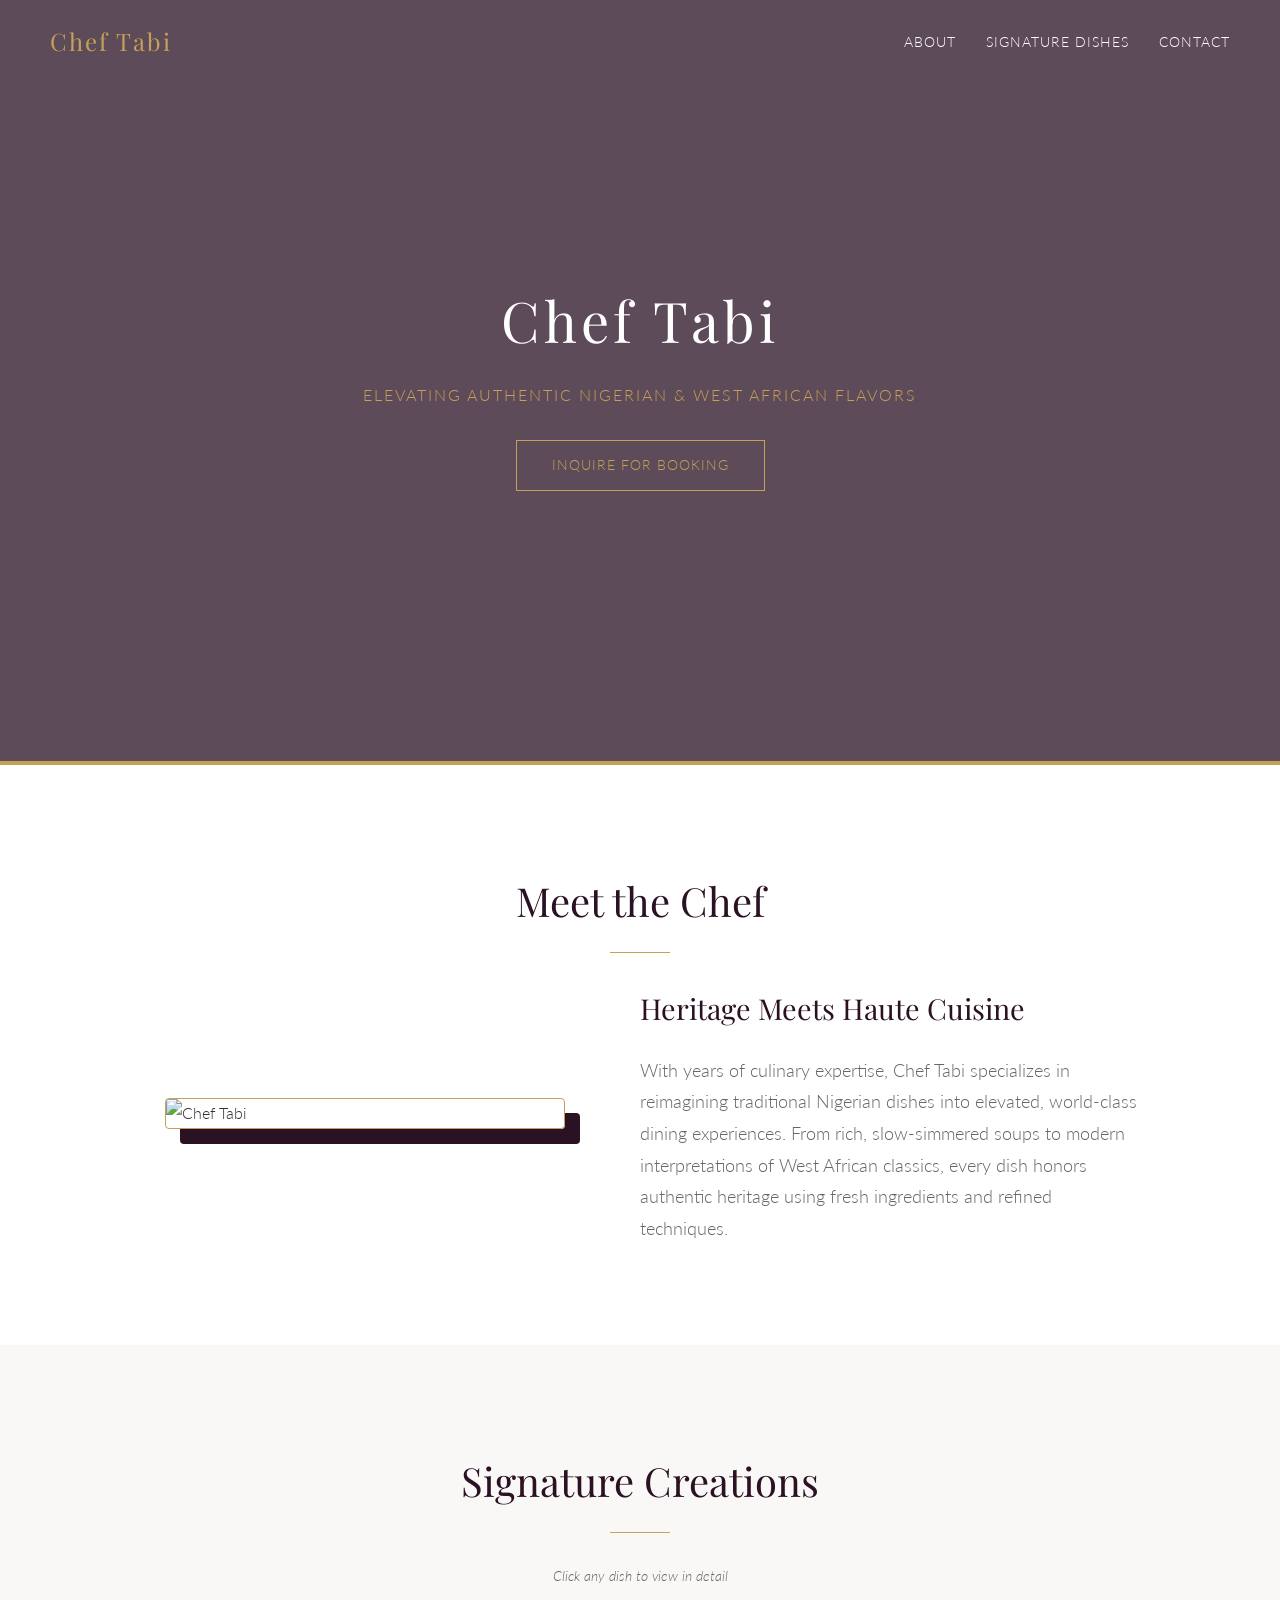
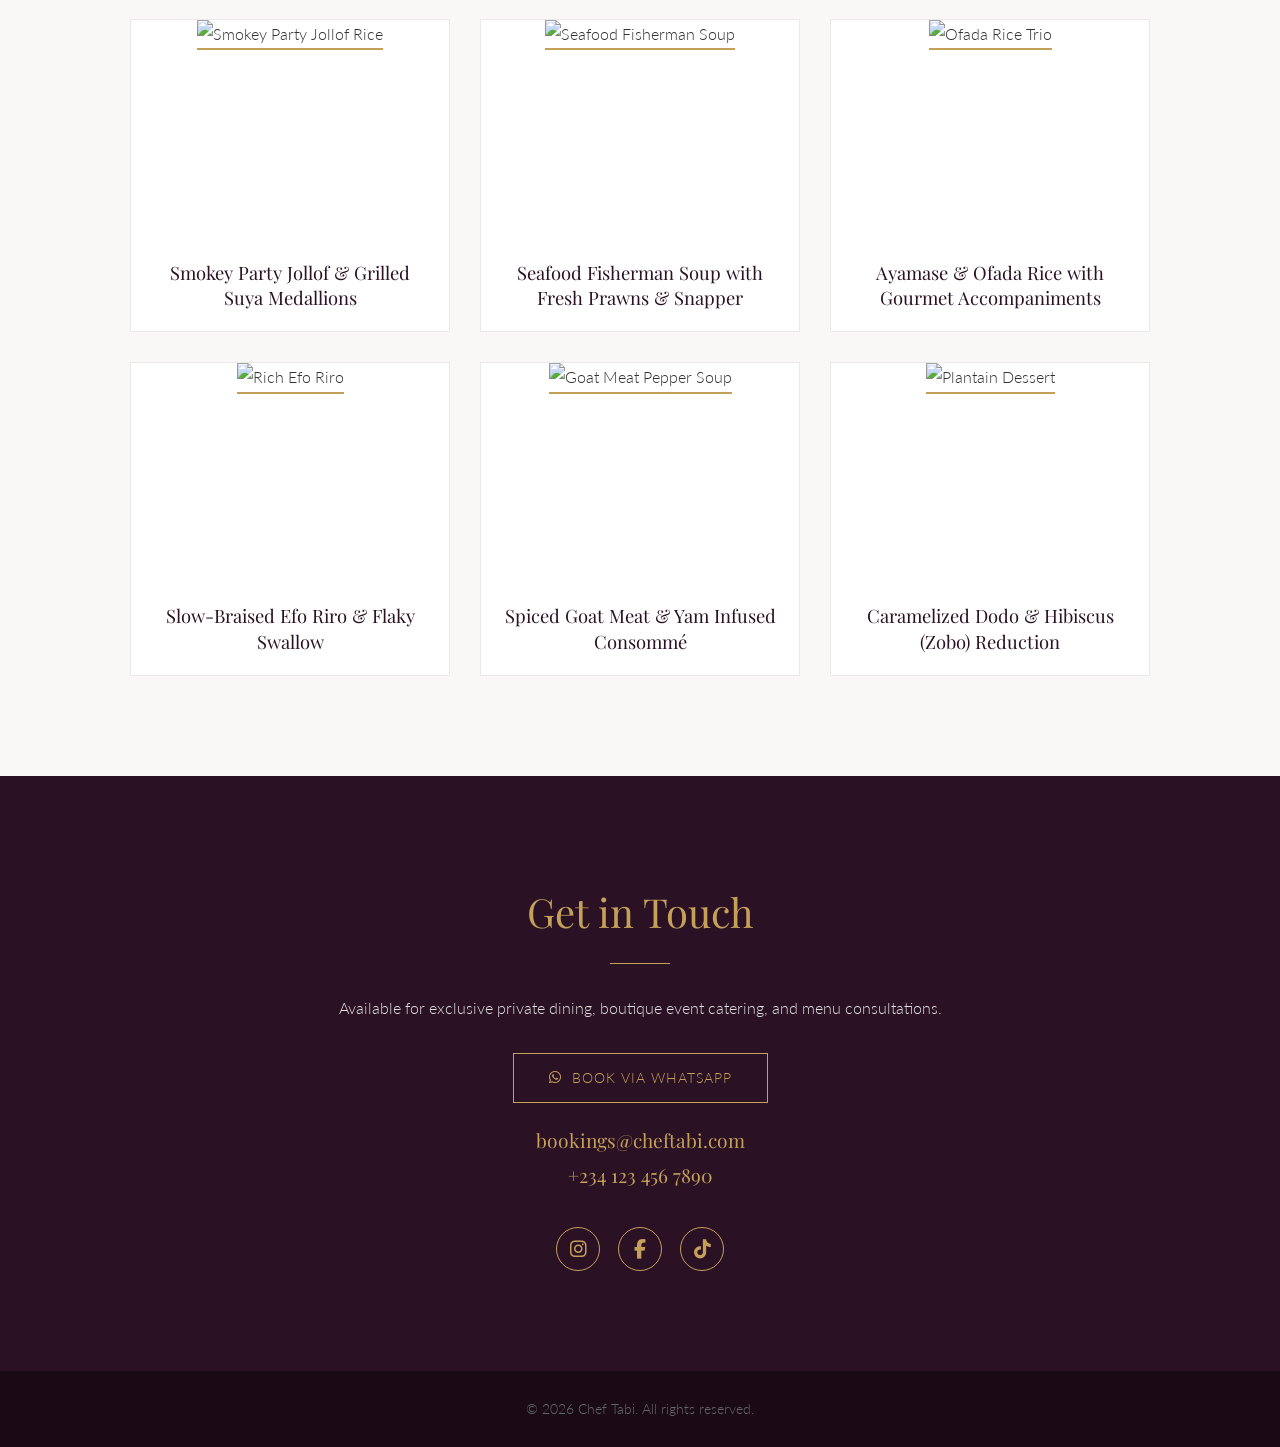
==== index.html @ 0e457ea2 "Update image paths in index.html" ====
<!DOCTYPE html>
<html lang="en">
<head>
    <meta charset="UTF-8">
    <meta name="viewport" content="width=device-width, initial-scale=1.0">
    <title>Chef Tabi | Fine Dining & Nigerian Cuisine</title>
    <!-- Font Awesome Icons -->
    <link rel="stylesheet" href="https://cdnjs.cloudflare.com/ajax/libs/font-awesome/6.5.1/css/all.min.css">
    <!-- Google Fonts -->
    <link rel="preconnect" href="https://fonts.googleapis.com">
    <link rel="preconnect" href="https://fonts.gstatic.com" crossorigin>
    <link href="https://fonts.googleapis.com/css2?family=Lato:wght@300;400&family=Playfair+Display:ital,wght@0,400;0,600;1,400&display=swap" rel="stylesheet">
    <link rel="stylesheet" href="style.css">
</head>
<body>

    <!-- Sticky Header & Navigation -->
    <header class="navbar" id="navbar">
        <div class="nav-brand">Chef Tabi</div>
        <button class="nav-toggle" id="navToggle" aria-label="toggle navigation">
            <i class="fa-solid fa-bars"></i>
        </button>
        <ul class="nav-links" id="navLinks">
            <li><a href="#about" class="nav-link">About</a></li>
            <li><a href="#dishes" class="nav-link">Signature Dishes</a></li>
            <li><a href="#contact" class="nav-link">Contact</a></li>
        </ul>
    </header>

    <!-- Hero Section -->
    <header class="hero">
        <div class="hero-content fade-in-up">
            <h1>Chef Tabi</h1>
            <p class="subtitle">Elevating Authentic Nigerian & West African Flavors</p>
            <a href="#contact" class="btn">Inquire for Booking</a>
        </div>
    </header>

    <!-- About Section -->
    <section id="about" class="about">
        <h2 class="reveal">Meet the Chef</h2>
        <div class="divider reveal"></div>
        
        <div class="about-container">
            <div class="profile-frame reveal-left">
                <img src="profile.jpg" alt="Chef Tabi" class="profile-img">
            </div>
            <div class="about-text reveal-right">
                <h3>Heritage Meets Haute Cuisine</h3>
                <p>With years of culinary expertise, Chef Tabi specializes in reimagining traditional Nigerian dishes into elevated, world-class dining experiences. From rich, slow-simmered soups to modern interpretations of West African classics, every dish honors authentic heritage using fresh ingredients and refined techniques.</p>
            </div>
        </div>
    </section>

    <!-- Signature Dishes Gallery -->
    <section id="dishes" class="gallery">
        <h2 class="reveal">Signature Creations</h2>
        <div class="divider reveal"></div>
        <p class="section-hint reveal">Click any dish to view in detail</p>

        <div class="grid">
            <!-- Dish 1 -->
            <div class="card reveal-card" data-title="Smokey Party Jollof & Suya Medallions" data-desc="Infused with firewood smoke, served with prime beef suya and plantain mousse.">
                <div class="card-img-wrapper">
                    <img src="jollof.jpg" alt="Smokey Party Jollof Rice">
                    <div class="overlay"><i class="fa-solid fa-magnifying-glass-plus"></i></div>
                </div>
                <h3>Smokey Party Jollof & Grilled Suya Medallions</h3>
            </div>
            <!-- Dish 2 -->
            <div class="card reveal-card" data-title="Seafood Fisherman Soup" data-desc="Fresh jumbo prawns, crab, and sea bass poached in a aromatic herbs and local spices.">
                <div class="card-img-wrapper">
                    <img src="fisherman-soup.jpg" alt="Seafood Fisherman Soup">
                    <div class="overlay"><i class="fa-solid fa-magnifying-glass-plus"></i></div>
                </div>
                <h3>Seafood Fisherman Soup with Fresh Prawns & Snapper</h3>
            </div>
            <!-- Dish 3 -->
            <div class="card reveal-card" data-title="Ayamase & Ofada Rice Trio" data-desc="Slow-cooked green pepper sauce with tender bleached palm oil braised meats.">
                <div class="card-img-wrapper">
                    <img src="ofada.jpg" alt="Ofada Rice Trio">
                    <div class="overlay"><i class="fa-solid fa-magnifying-glass-plus"></i></div>
                </div>
                <h3>Ayamase & Ofada Rice with Gourmet Accompaniments</h3>
            </div>
            <!-- Dish 4 -->
            <div class="card reveal-card" data-title="Slow-Braised Efo Riro" data-desc="Wild spinach cooked in a rich locust bean broth with assorted cuts.">
                <div class="card-img-wrapper">
                    <img src="efo-riro.jpg" alt="Rich Efo Riro">
                    <div class="overlay"><i class="fa-solid fa-magnifying-glass-plus"></i></div>
                </div>
                <h3>Slow-Braised Efo Riro & Flaky Swallow</h3>
            </div>
            <!-- Dish 5 -->
            <div class="card reveal-card" data-title="Spiced Goat Meat Pepper Soup" data-desc="Clarified aromatic broth infused with calabash nutmeg and uda seeds.">
                <div class="card-img-wrapper">
                    <img src="pepper-soup.jpg" alt="Goat Meat Pepper Soup">
                    <div class="overlay"><i class="fa-solid fa-magnifying-glass-plus"></i></div>
                </div>
                <h3>Spiced Goat Meat & Yam Infused Consommé</h3>
            </div>
            <!-- Dish 6 -->
            <div class="card reveal-card" data-title="Caramelized Dodo & Zobo Reduction" data-desc="Sweet ripe plantain tartlet paired with a hibiscus-clove glaze.">
                <div class="card-img-wrapper">
                    <img src="plantain-dessert.jpg" alt="Plantain Dessert">
                    <div class="overlay"><i class="fa-solid fa-magnifying-glass-plus"></i></div>
                </div>
                <h3>Caramelized Dodo & Hibiscus (Zobo) Reduction</h3>
            </div>
        </div>
    </section>

    <!-- Lightbox Modal for Dishes -->
    <div class="modal" id="dishModal">
        <span class="modal-close" id="modalClose">&times;</span>
        <div class="modal-content">
            <img id="modalImg" src="" alt="Dish preview">
            <h3 id="modalTitle">Dish Name</h3>
            <p id="modalDesc">Dish Description</p>
        </div>
    </div>

    <!-- Contact Section -->
    <section id="contact" class="contact">
        <h2 class="reveal">Get in Touch</h2>
        <div class="divider reveal"></div>
        <p class="reveal">Available for exclusive private dining, boutique event catering, and menu consultations.</p>
        
        <div class="contact-actions reveal">
            <a href="https://wa.me/2341234567890?text=Hello%20Chef%20Tabi,%20I%20would%20like%20to%20inquire%20about%20your%20catering%20services." class="btn whatsapp-btn" target="_blank">
                <i class="fa-brands fa-whatsapp"></i> Book via WhatsApp
            </a>
        </div>

        <p class="contact-info reveal">bookings@cheftabi.com <br> +234 123 456 7890</p>

        <div class="social-links reveal">
            <a href="https://instagram.com/chef_tabi" target="_blank" aria-label="Instagram"><i class="fa-brands fa-instagram"></i></a>
            <a href="https://facebook.com/cheftabi" target="_blank" aria-label="Facebook"><i class="fa-brands fa-facebook-f"></i></a>
            <a href="https://tiktok.com/@cheftabi" target="_blank" aria-label="TikTok"><i class="fa-brands fa-tiktok"></i></a>
        </div>
    </section>

    <footer>
        <p>&copy; 2026 Chef Tabi. All rights reserved.</p>
    </footer>

    <!-- JavaScript File -->
    <script src="script.js"></script>
</body>
</html>
---- style.css ----
/* Color Palette & Variables */
:root {
    --purple-dark: #2A1124;
    --purple-light: #4A2341; 
    --gold: #C5A059; 
    --bg-light: #F9F8F6;
    --text-main: #333333;
    --text-muted: #666666;
}

* {
    margin: 0;
    padding: 0;
    box-sizing: border-box;
}

html {
    scroll-behavior: smooth;
}

body {
    font-family: 'Lato', sans-serif;
    line-height: 1.8;
    color: var(--text-main);
    background-color: var(--bg-light);
    font-weight: 300;
}

h1, h2, h3 {
    font-family: 'Playfair Display', serif;
    font-weight: 400;
    color: var(--purple-dark);
}

/* Sticky Navbar */
.navbar {
    position: fixed;
    top: 0;
    left: 0;
    width: 100%;
    display: flex;
    justify-content: space-between;
    align-items: center;
    padding: 20px 50px;
    z-index: 1000;
    transition: all 0.4s ease;
}

.navbar.scrolled {
    background-color: rgba(42, 17, 36, 0.95);
    backdrop-filter: blur(10px);
    padding: 15px 50px;
    box-shadow: 0 4px 20px rgba(0, 0, 0, 0.2);
}

.nav-brand {
    font-family: 'Playfair Display', serif;
    font-size: 1.5rem;
    color: var(--gold);
    letter-spacing: 2px;
}

.nav-links {
    display: flex;
    list-style: none;
    gap: 30px;
}

.nav-link {
    color: #ffffff;
    text-decoration: none;
    font-size: 0.9rem;
    letter-spacing: 1px;
    text-transform: uppercase;
    transition: color 0.3s ease;
}

.nav-link:hover {
    color: var(--gold);
}

.nav-toggle {
    display: none;
    background: none;
    border: none;
    color: var(--gold);
    font-size: 1.5rem;
    cursor: pointer;
}

/* Hero Section */
.hero {
    background: linear-gradient(rgba(42, 17, 36, 0.75), rgba(42, 17, 36, 0.75)), url('images/hero-bg.jpg') center/cover;
    height: 85vh;
    display: flex;
    align-items: center;
    justify-content: center;
    text-align: center;
    color: #ffffff;
    border-bottom: 4px solid var(--gold);
    padding: 0 20px;
    margin-top: 0;
}

.hero h1 {
    font-size: 3.5rem;
    margin-bottom: 10px;
    letter-spacing: 4px;
    color: #ffffff;
}

.hero .subtitle {
    font-size: 1rem;
    margin-bottom: 30px;
    letter-spacing: 2px;
    text-transform: uppercase;
    color: var(--gold);
}

/* Buttons */
.btn {
    display: inline-block;
    padding: 12px 35px;
    background-color: transparent;
    color: var(--gold);
    text-decoration: none;
    border: 1px solid var(--gold);
    text-transform: uppercase;
    letter-spacing: 1px;
    font-size: 0.85rem;
    transition: all 0.4s ease;
}

.btn:hover {
    background-color: var(--gold);
    color: var(--purple-dark);
}

/* Sections */
section {
    padding: 100px 20px;
    text-align: center;
}

section h2 {
    font-size: 2.5rem;
    margin-bottom: 15px;
}

.divider {
    height: 1px;
    width: 60px;
    background-color: var(--gold);
    margin: 0 auto 30px auto;
}

.section-hint {
    font-size: 0.9rem;
    color: var(--text-muted);
    font-style: italic;
    margin-bottom: 30px;
}

/* About Section */
.about {
    background-color: #ffffff;
}

.about-container {
    max-width: 1000px;
    margin: 0 auto;
    display: flex;
    align-items: center;
    gap: 50px;
    text-align: left;
    flex-wrap: wrap;
}

.profile-frame {
    flex: 1 1 350px;
}

.profile-img {
    width: 100%;
    max-width: 400px;
    border-radius: 4px;
    border: 1px solid var(--gold);
    box-shadow: 15px 15px 0px var(--purple-dark);
    display: block;
    margin: 0 auto;
}

.about-text {
    flex: 1 1 400px;
}

.about-text h3 {
    font-size: 1.8rem;
    margin-bottom: 20px;
    color: var(--purple-dark);
}

.about-text p {
    font-size: 1.1rem;
    color: var(--text-muted);
}

/* Gallery Grid & Cards */
.grid {
    display: flex;
    flex-wrap: wrap;
    justify-content: center;
    gap: 30px;
    max-width: 1100px;
    margin: 0 auto;
}

.card {
    background: #ffffff;
    width: 320px;
    cursor: pointer;
    transition: transform 0.4s ease, box-shadow 0.4s ease;
    border: 1px solid #eaeaea;
    overflow: hidden;
}

.card:hover {
    transform: translateY(-8px);
    box-shadow: 0 15px 30px rgba(42, 17, 36, 0.15);
}

.card-img-wrapper {
    position: relative;
    overflow: hidden;
    height: 220px;
}

.card-img-wrapper img {
    width: 100%;
    height: 100%;
    object-fit: cover;
    border-bottom: 2px solid var(--gold);
    transition: transform 0.5s ease;
}

.card:hover .card-img-wrapper img {
    transform: scale(1.08);
}

.card-img-wrapper .overlay {
    position: absolute;
    top: 0;
    left: 0;
    width: 100%;
    height: 100%;
    background: rgba(42, 17, 36, 0.6);
    display: flex;
    align-items: center;
    justify-content: center;
    color: var(--gold);
    font-size: 1.8rem;
    opacity: 0;
    transition: opacity 0.4s ease;
}

.card:hover .card-img-wrapper .overlay {
    opacity: 1;
}

.card h3 {
    padding: 20px;
    font-size: 1.15rem;
    line-height: 1.4;
}

/* Modal Lightbox */
.modal {
    display: none;
    position: fixed;
    z-index: 2000;
    left: 0;
    top: 0;
    width: 100%;
    height: 100%;
    background-color: rgba(10, 5, 9, 0.9);
    backdrop-filter: blur(8px);
    align-items: center;
    justify-content: center;
    opacity: 0;
    transition: opacity 0.3s ease;
}

.modal.active {
    display: flex;
    opacity: 1;
}

.modal-content {
    background-color: var(--purple-dark);
    color: #ffffff;
    padding: 30px;
    border: 1px solid var(--gold);
    max-width: 500px;
    width: 90%;
    text-align: center;
    border-radius: 4px;
    position: relative;
}

.modal-content img {
    width: 100%;
    height: 250px;
    object-fit: cover;
    border-bottom: 2px solid var(--gold);
    margin-bottom: 20px;
}

.modal-content h3 {
    color: var(--gold);
    margin-bottom: 10px;
    font-size: 1.5rem;
}

.modal-content p {
    color: #d1d1d1;
    font-size: 0.95rem;
}

.modal-close {
    position: absolute;
    top: 15px;
    right: 20px;
    color: var(--gold);
    font-size: 2rem;
    cursor: pointer;
}

/* Contact Section */
.contact {
    background-color: var(--purple-dark);
    color: #ffffff;
}

.contact h2 { color: var(--gold); }
.contact p { color: #e0e0e0; margin-bottom: 10px; }
.contact .contact-info {
    font-size: 1.2rem;
    font-family: 'Playfair Display', serif;
    margin-top: 20px;
    color: var(--gold);
}

.contact-actions { margin: 30px 0 20px 0; }
.whatsapp-btn { display: inline-flex; align-items: center; gap: 10px; }

.social-links {
    margin-top: 35px;
    display: flex;
    justify-content: center;
    gap: 18px;
}

.social-links a {
    display: flex;
    align-items: center;
    justify-content: center;
    width: 44px;
    height: 44px;
    border-radius: 50%;
    border: 1px solid var(--gold);
    color: var(--gold);
    font-size: 1.2rem;
    text-decoration: none;
    transition: all 0.3s ease;
}

.social-links a:hover {
    background-color: var(--gold);
    color: var(--purple-dark);
    transform: translateY(-4px);
}

footer {
    text-align: center;
    padding: 25px;
    background-color: #1a0a16;
    color: var(--text-muted);
    font-size: 0.9rem;
}

/* Scroll Animations CSS */
.reveal, .reveal-left, .reveal-right, .reveal-card {
    opacity: 0;
    transition: all 0.8s ease-out;
}

.reveal { transform: translateY(40px); }
.reveal-left { transform: translateX(-50px); }
.reveal-right { transform: translateX(50px); }
.reveal-card { transform: translateY(30px); }

.reveal.active, .reveal-left.active, .reveal-right.active, .reveal-card.active {
    opacity: 1;
    transform: translate(0);
}

/* Mobile Responsive Adjustments */
@media (max-width: 768px) {
    .navbar { padding: 15px 25px; }
    .nav-toggle { display: block; }
    .nav-links {
        position: absolute;
        top: 100%;
        left: 0;
        width: 100%;
        background-color: var(--purple-dark);
        flex-direction: column;
        padding: 20px 0;
        text-align: center;
        display: none;
        border-top: 1px solid var(--purple-light);
    }
    .nav-links.active { display: flex; }
    .hero h1 { font-size: 2.5rem; }
    .about-container { flex-direction: column; text-align: center; }
}
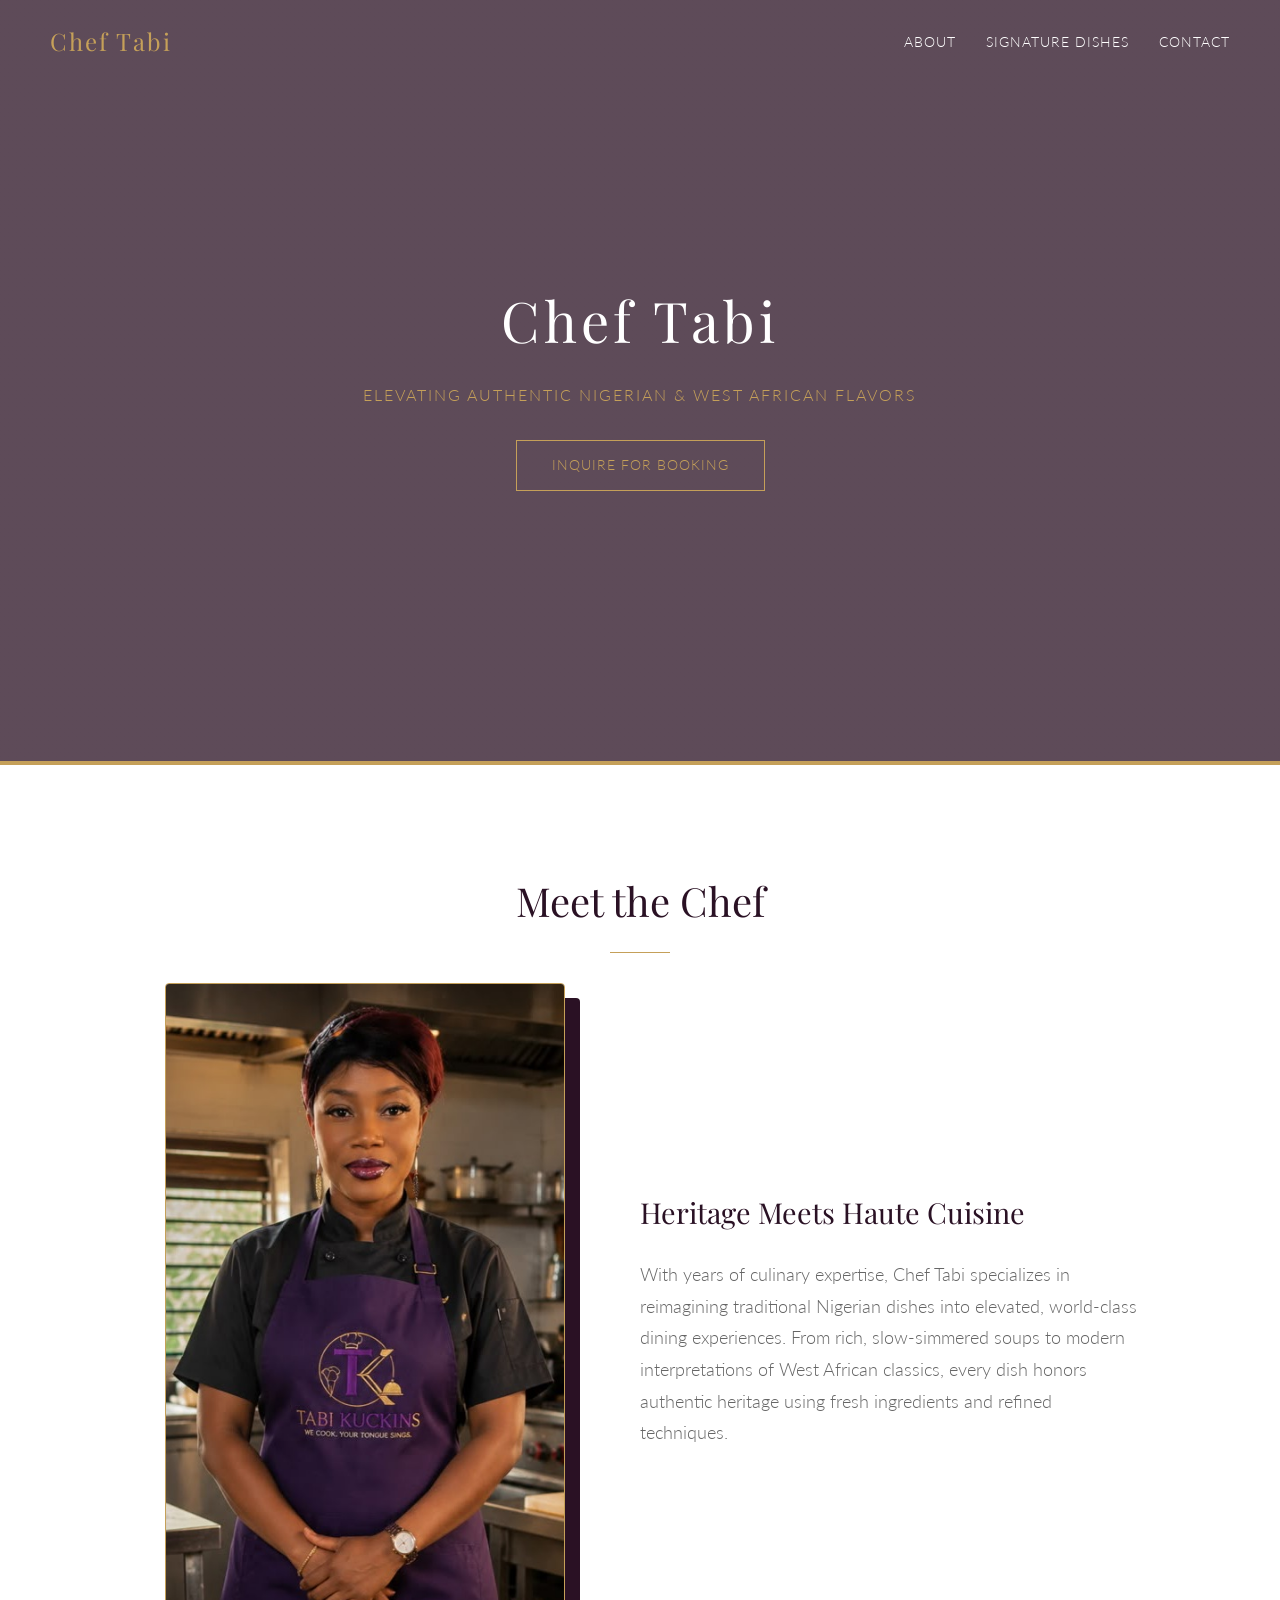
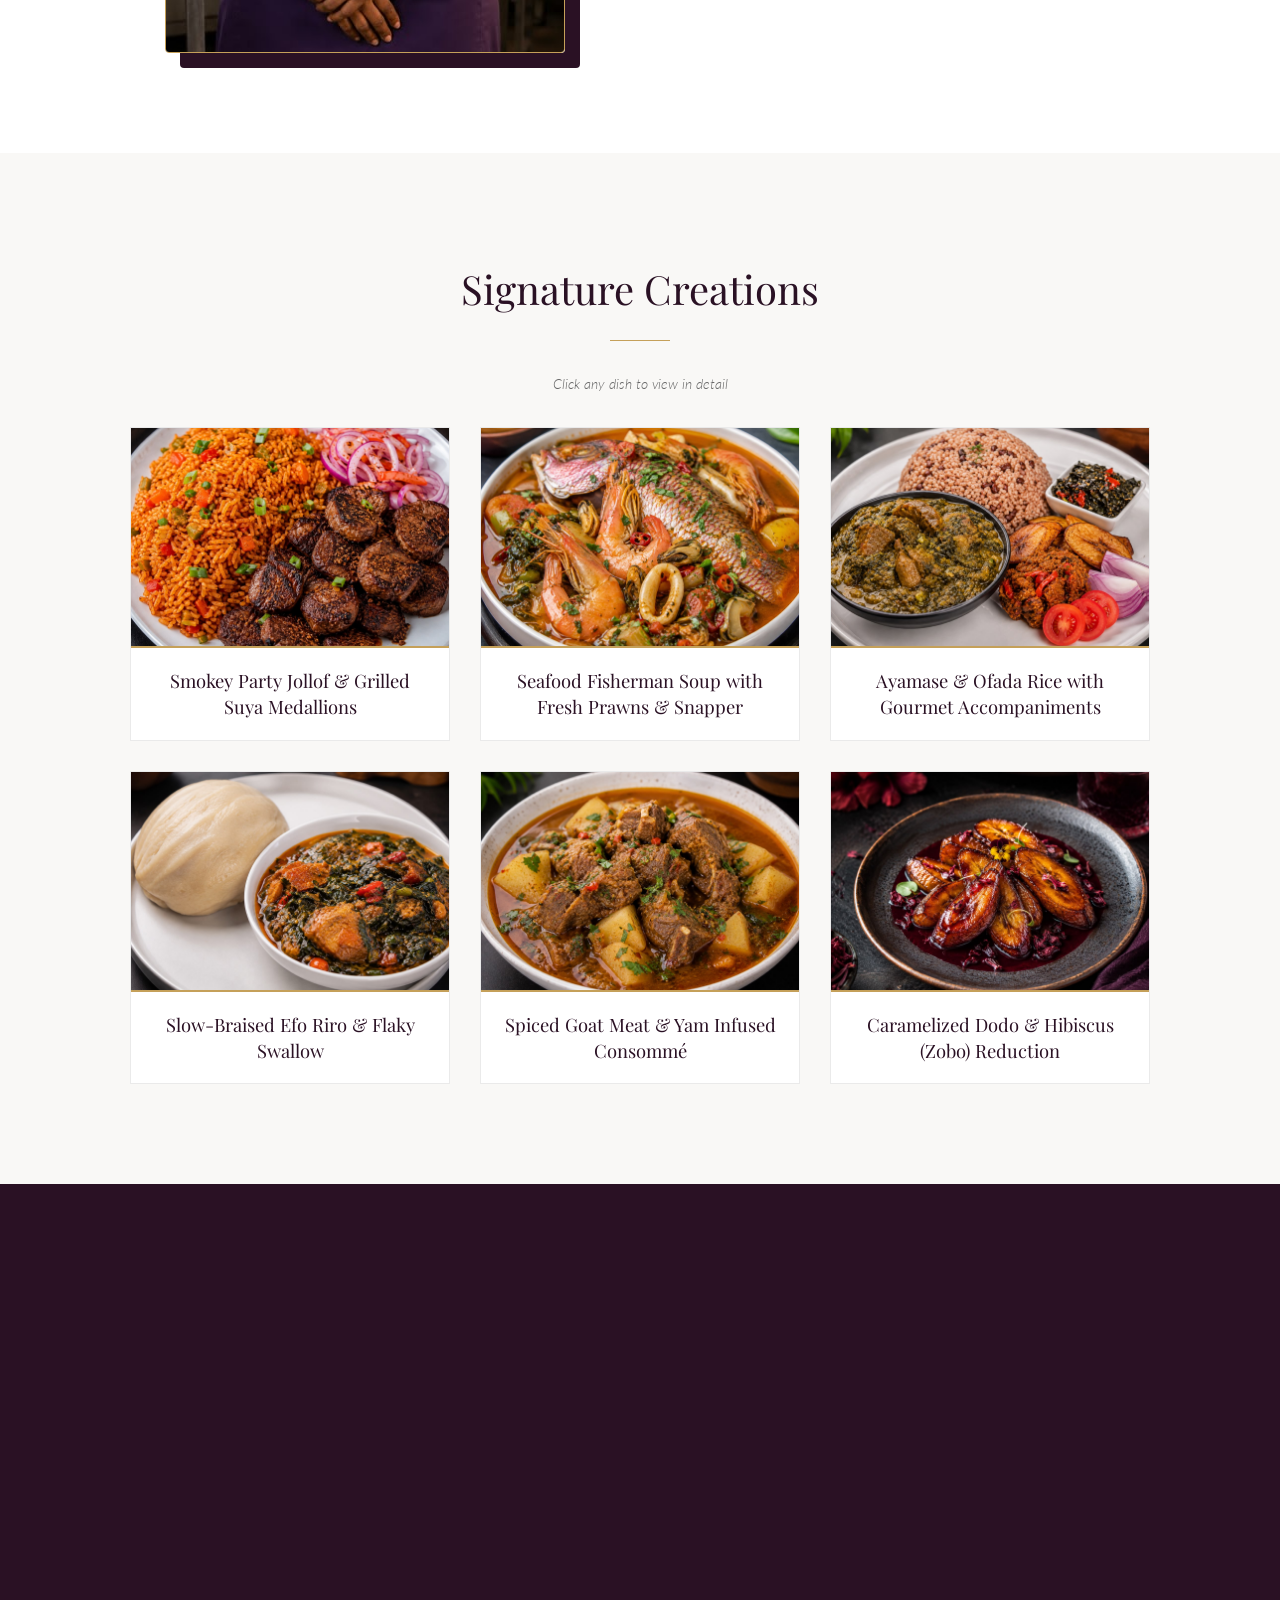
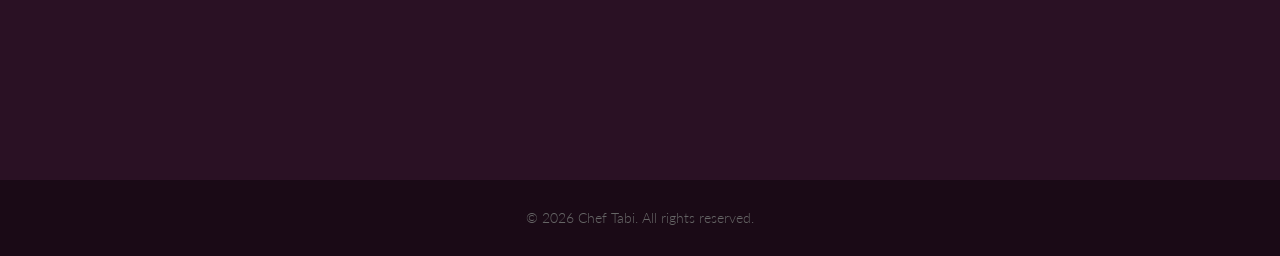
==== commit 0bd0d81d: "Update WhatsApp contact link in index.html" ====
--- a/index.html
+++ b/index.html
@@ -127,7 +127,7 @@
         <p class="reveal">Available for exclusive private dining, boutique event catering, and menu consultations.</p>
         
         <div class="contact-actions reveal">
-            <a href="https://wa.me/2341234567890?text=Hello%20Chef%20Tabi,%20I%20would%20like%20to%20inquire%20about%20your%20catering%20services." class="btn whatsapp-btn" target="_blank">
+            <a href="https://wa.me/2348069468347?text=Hello%20Chef%20Tabi,%20I%20would%20like%20to%20inquire%20about%20your%20catering%20services." class="btn whatsapp-btn" target="_blank">
                 <i class="fa-brands fa-whatsapp"></i> Book via WhatsApp
             </a>
         </div>
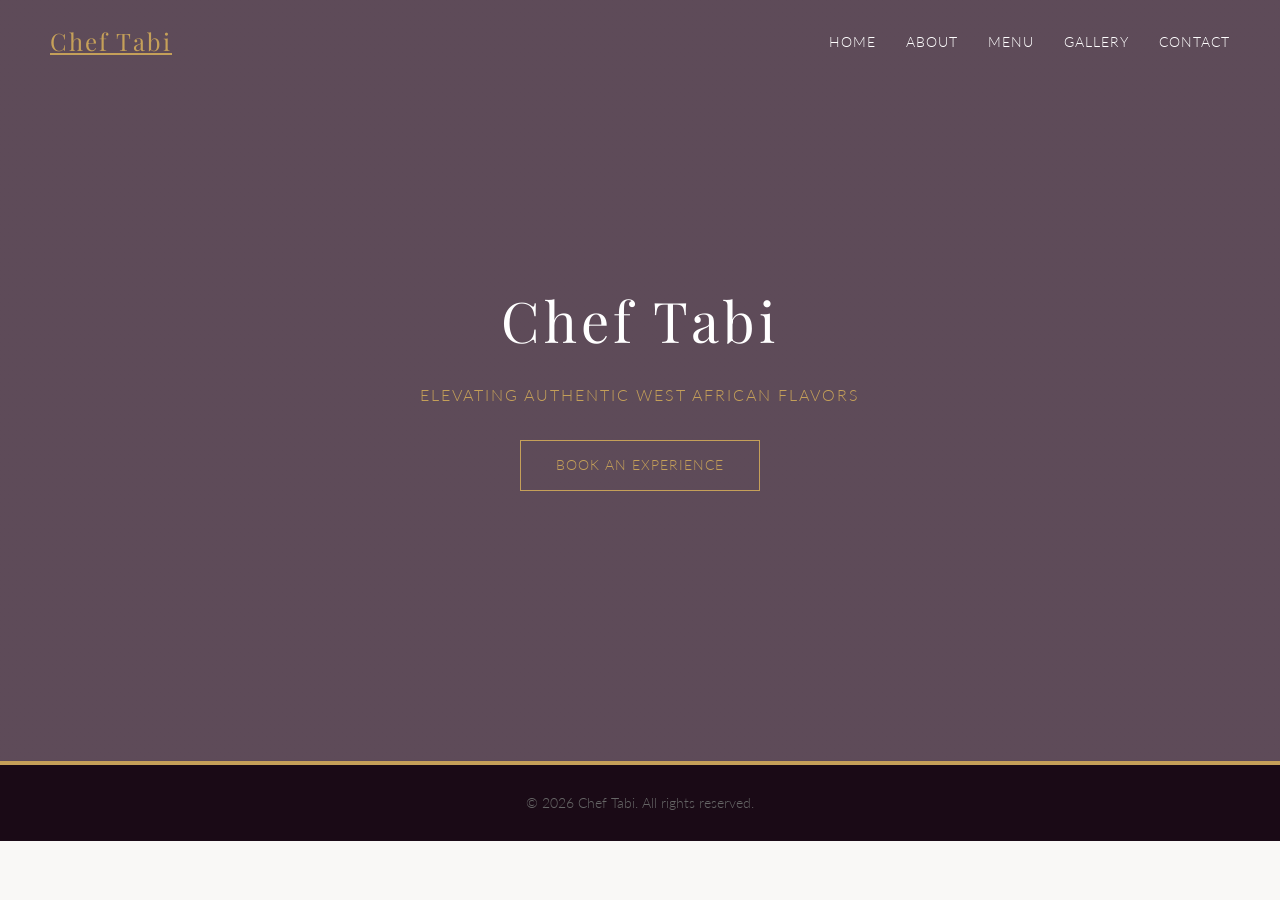
==== commit a592e11b: "Refactor HTML structure and update stylesheets" ====
--- a/index.html
+++ b/index.html
@@ -4,148 +4,34 @@
     <meta charset="UTF-8">
     <meta name="viewport" content="width=device-width, initial-scale=1.0">
     <title>Chef Tabi | Fine Dining & Nigerian Cuisine</title>
-    <!-- Font Awesome Icons -->
+    <link rel="stylesheet" href="style.css">
     <link rel="stylesheet" href="https://cdnjs.cloudflare.com/ajax/libs/font-awesome/6.5.1/css/all.min.css">
-    <!-- Google Fonts -->
-    <link rel="preconnect" href="https://fonts.googleapis.com">
-    <link rel="preconnect" href="https://fonts.gstatic.com" crossorigin>
-    <link href="https://fonts.googleapis.com/css2?family=Lato:wght@300;400&family=Playfair+Display:ital,wght@0,400;0,600;1,400&display=swap" rel="stylesheet">
-    <link rel="stylesheet" href="style.css">
+    <link href="https://fonts.googleapis.com/css2?family=Lato:wght@300;400&family=Playfair+Display:wght@400;600&display=swap" rel="stylesheet">
 </head>
 <body>
-
-    <!-- Sticky Header & Navigation -->
-    <header class="navbar" id="navbar">
-        <div class="nav-brand">Chef Tabi</div>
-        <button class="nav-toggle" id="navToggle" aria-label="toggle navigation">
-            <i class="fa-solid fa-bars"></i>
-        </button>
-        <ul class="nav-links" id="navLinks">
-            <li><a href="#about" class="nav-link">About</a></li>
-            <li><a href="#dishes" class="nav-link">Signature Dishes</a></li>
-            <li><a href="#contact" class="nav-link">Contact</a></li>
+    <header class="navbar">
+        <a href="index.html" class="nav-brand">Chef Tabi</a>
+        <ul class="nav-links">
+            <li><a href="index.html" class="nav-link active">Home</a></li>
+            <li><a href="about.html" class="nav-link">About</a></li>
+            <li><a href="menu.html" class="nav-link">Menu</a></li>
+            <li><a href="gallery.html" class="nav-link">Gallery</a></li>
+            <li><a href="contact.html" class="nav-link">Contact</a></li>
         </ul>
     </header>
 
-    <!-- Hero Section -->
-    <header class="hero">
-        <div class="hero-content fade-in-up">
-            <h1>Chef Tabi</h1>
-            <p class="subtitle">Elevating Authentic Nigerian & West African Flavors</p>
-            <a href="#contact" class="btn">Inquire for Booking</a>
-        </div>
-    </header>
-
-    <!-- About Section -->
-    <section id="about" class="about">
-        <h2 class="reveal">Meet the Chef</h2>
-        <div class="divider reveal"></div>
-        
-        <div class="about-container">
-            <div class="profile-frame reveal-left">
-                <img src="profile.jpg" alt="Chef Tabi" class="profile-img">
+    <main>
+        <section class="hero">
+            <div>
+                <h1>Chef Tabi</h1>
+                <p class="subtitle">Elevating Authentic West African Flavors</p>
+                <a href="contact.html" class="btn">Book an Experience</a>
             </div>
-            <div class="about-text reveal-right">
-                <h3>Heritage Meets Haute Cuisine</h3>
-                <p>With years of culinary expertise, Chef Tabi specializes in reimagining traditional Nigerian dishes into elevated, world-class dining experiences. From rich, slow-simmered soups to modern interpretations of West African classics, every dish honors authentic heritage using fresh ingredients and refined techniques.</p>
-            </div>
-        </div>
-    </section>
-
-    <!-- Signature Dishes Gallery -->
-    <section id="dishes" class="gallery">
-        <h2 class="reveal">Signature Creations</h2>
-        <div class="divider reveal"></div>
-        <p class="section-hint reveal">Click any dish to view in detail</p>
-
-        <div class="grid">
-            <!-- Dish 1 -->
-            <div class="card reveal-card" data-title="Smokey Party Jollof & Suya Medallions" data-desc="Infused with firewood smoke, served with prime beef suya and plantain mousse.">
-                <div class="card-img-wrapper">
-                    <img src="jollof.jpg" alt="Smokey Party Jollof Rice">
-                    <div class="overlay"><i class="fa-solid fa-magnifying-glass-plus"></i></div>
-                </div>
-                <h3>Smokey Party Jollof & Grilled Suya Medallions</h3>
-            </div>
-            <!-- Dish 2 -->
-            <div class="card reveal-card" data-title="Seafood Fisherman Soup" data-desc="Fresh jumbo prawns, crab, and sea bass poached in a aromatic herbs and local spices.">
-                <div class="card-img-wrapper">
-                    <img src="fisherman-soup.jpg" alt="Seafood Fisherman Soup">
-                    <div class="overlay"><i class="fa-solid fa-magnifying-glass-plus"></i></div>
-                </div>
-                <h3>Seafood Fisherman Soup with Fresh Prawns & Snapper</h3>
-            </div>
-            <!-- Dish 3 -->
-            <div class="card reveal-card" data-title="Ayamase & Ofada Rice Trio" data-desc="Slow-cooked green pepper sauce with tender bleached palm oil braised meats.">
-                <div class="card-img-wrapper">
-                    <img src="ofada.jpg" alt="Ofada Rice Trio">
-                    <div class="overlay"><i class="fa-solid fa-magnifying-glass-plus"></i></div>
-                </div>
-                <h3>Ayamase & Ofada Rice with Gourmet Accompaniments</h3>
-            </div>
-            <!-- Dish 4 -->
-            <div class="card reveal-card" data-title="Slow-Braised Efo Riro" data-desc="Wild spinach cooked in a rich locust bean broth with assorted cuts.">
-                <div class="card-img-wrapper">
-                    <img src="efo-riro.jpg" alt="Rich Efo Riro">
-                    <div class="overlay"><i class="fa-solid fa-magnifying-glass-plus"></i></div>
-                </div>
-                <h3>Slow-Braised Efo Riro & Flaky Swallow</h3>
-            </div>
-            <!-- Dish 5 -->
-            <div class="card reveal-card" data-title="Spiced Goat Meat Pepper Soup" data-desc="Clarified aromatic broth infused with calabash nutmeg and uda seeds.">
-                <div class="card-img-wrapper">
-                    <img src="pepper-soup.jpg" alt="Goat Meat Pepper Soup">
-                    <div class="overlay"><i class="fa-solid fa-magnifying-glass-plus"></i></div>
-                </div>
-                <h3>Spiced Goat Meat & Yam Infused Consommé</h3>
-            </div>
-            <!-- Dish 6 -->
-            <div class="card reveal-card" data-title="Caramelized Dodo & Zobo Reduction" data-desc="Sweet ripe plantain tartlet paired with a hibiscus-clove glaze.">
-                <div class="card-img-wrapper">
-                    <img src="plantain-dessert.jpg" alt="Plantain Dessert">
-                    <div class="overlay"><i class="fa-solid fa-magnifying-glass-plus"></i></div>
-                </div>
-                <h3>Caramelized Dodo & Hibiscus (Zobo) Reduction</h3>
-            </div>
-        </div>
-    </section>
-
-    <!-- Lightbox Modal for Dishes -->
-    <div class="modal" id="dishModal">
-        <span class="modal-close" id="modalClose">&times;</span>
-        <div class="modal-content">
-            <img id="modalImg" src="" alt="Dish preview">
-            <h3 id="modalTitle">Dish Name</h3>
-            <p id="modalDesc">Dish Description</p>
-        </div>
-    </div>
-
-    <!-- Contact Section -->
-    <section id="contact" class="contact">
-        <h2 class="reveal">Get in Touch</h2>
-        <div class="divider reveal"></div>
-        <p class="reveal">Available for exclusive private dining, boutique event catering, and menu consultations.</p>
-        
-        <div class="contact-actions reveal">
-            <a href="https://wa.me/2348069468347?text=Hello%20Chef%20Tabi,%20I%20would%20like%20to%20inquire%20about%20your%20catering%20services." class="btn whatsapp-btn" target="_blank">
-                <i class="fa-brands fa-whatsapp"></i> Book via WhatsApp
-            </a>
-        </div>
-
-        <p class="contact-info reveal">bookings@cheftabi.com <br> +234 123 456 7890</p>
-
-        <div class="social-links reveal">
-            <a href="https://instagram.com/chef_tabi" target="_blank" aria-label="Instagram"><i class="fa-brands fa-instagram"></i></a>
-            <a href="https://facebook.com/cheftabi" target="_blank" aria-label="Facebook"><i class="fa-brands fa-facebook-f"></i></a>
-            <a href="https://tiktok.com/@cheftabi" target="_blank" aria-label="TikTok"><i class="fa-brands fa-tiktok"></i></a>
-        </div>
-    </section>
+        </section>
+    </main>
 
     <footer>
         <p>&copy; 2026 Chef Tabi. All rights reserved.</p>
     </footer>
-
-    <!-- JavaScript File -->
-    <script src="script.js"></script>
 </body>
 </html>
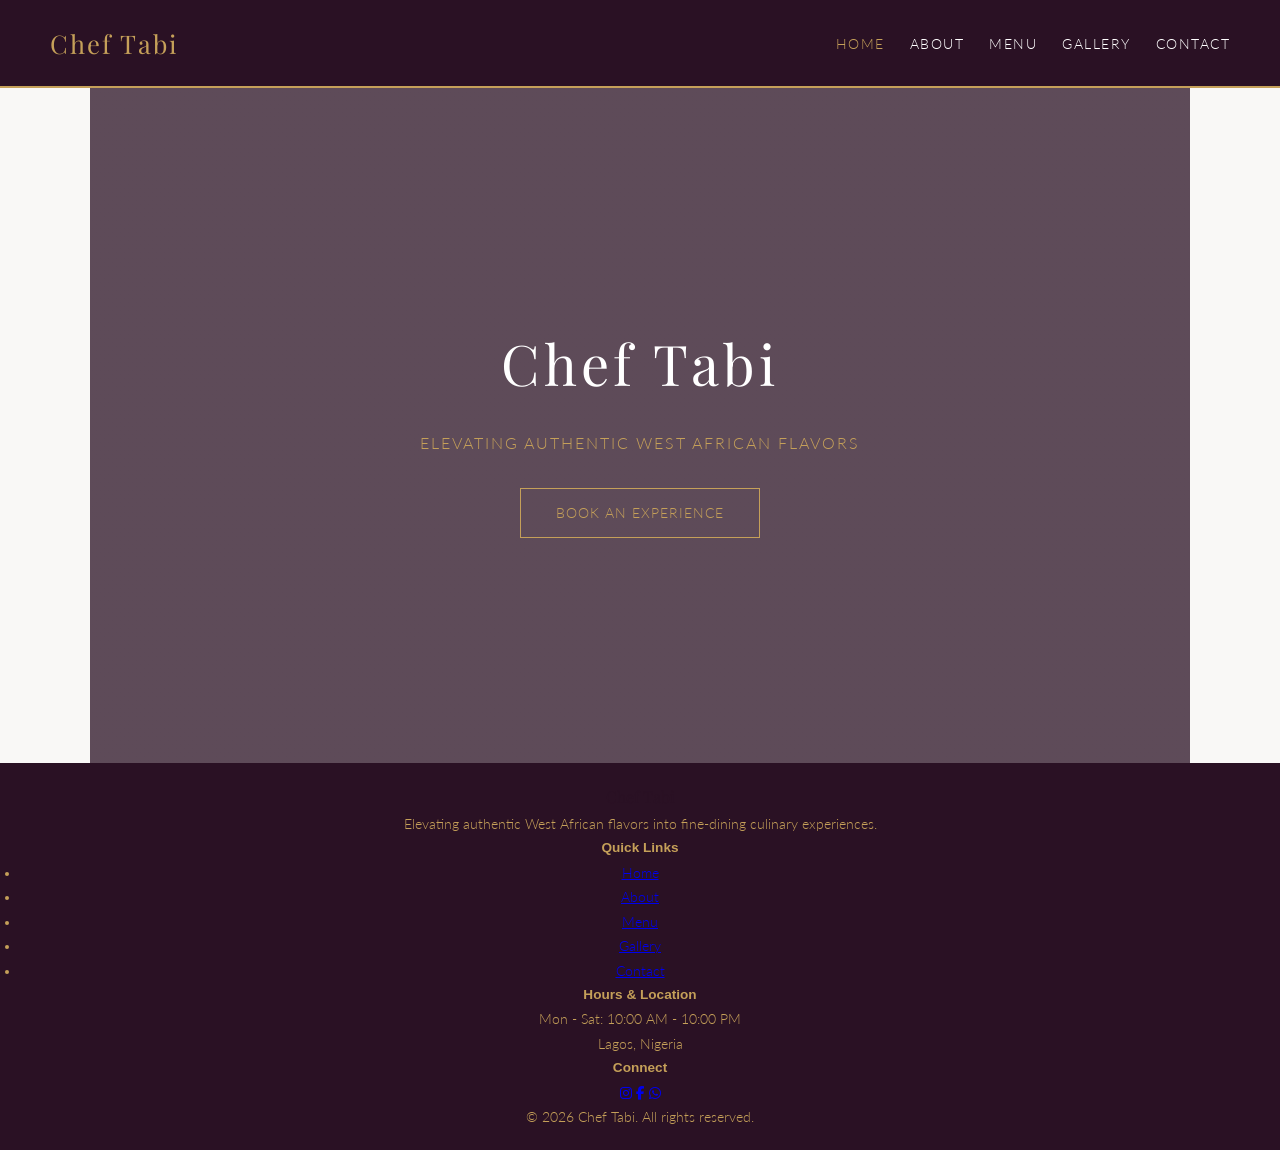
==== commit 3d4ebf30: "Enhance footer with additional information and links Added footer content including sections for Che" ====
--- a/index.html
+++ b/index.html
@@ -31,7 +31,39 @@
     </main>
 
     <footer>
+ <div class="footer-container">
+        <div class="footer-col">
+            <h3>Chef Tabi</h3>
+            <p>Elevating authentic West African flavors into fine-dining culinary experiences.</p>
+        </div>
+        <div class="footer-col">
+            <h4>Quick Links</h4>
+            <ul>
+                <li><a href="index.html">Home</a></li>
+                <li><a href="about.html">About</a></li>
+                <li><a href="menu.html">Menu</a></li>
+                <li><a href="gallery.html">Gallery</a></li>
+                <li><a href="contact.html">Contact</a></li>
+            </ul>
+        </div>
+        <div class="footer-col">
+            <h4>Hours & Location</h4>
+            <p>Mon - Sat: 10:00 AM - 10:00 PM</p>
+            <p>Lagos, Nigeria</p>
+        </div>
+        <div class="footer-col">
+            <h4>Connect</h4>
+            <div class="footer-socials">
+                <a href="https://instagram.com" target="_blank"><i class="fa-brands fa-instagram"></i></a>
+                <a href="https://facebook.com" target="_blank"><i class="fa-brands fa-facebook-f"></i></a>
+                <a href="https://wa.me/2341234567890" target="_blank"><i class="fa-brands fa-whatsapp"></i></a>
+            </div>
+        </div>
+    </div>
+    <div class="footer-bottom">
         <p>&copy; 2026 Chef Tabi. All rights reserved.</p>
-    </footer>
+    </div>
+</footer>
+   </footer>
 </body>
 </html>
--- a/style.css
+++ b/style.css
@@ -14,16 +14,15 @@
     box-sizing: border-box;
 }
 
-html {
-    scroll-behavior: smooth;
-}
-
 body {
     font-family: 'Lato', sans-serif;
     line-height: 1.8;
     color: var(--text-main);
     background-color: var(--bg-light);
     font-weight: 300;
+    display: flex;
+    flex-direction: column;
+    min-height: 100vh;
 }
 
 h1, h2, h3 {
@@ -32,89 +31,99 @@
     color: var(--purple-dark);
 }
 
-/* Sticky Navbar */
+/* Header & Navigation */
 .navbar {
-    position: fixed;
-    top: 0;
-    left: 0;
-    width: 100%;
+    background-color: var(--purple-dark);
     display: flex;
     justify-content: space-between;
     align-items: center;
     padding: 20px 50px;
-    z-index: 1000;
-    transition: all 0.4s ease;
-}
-
-.navbar.scrolled {
-    background-color: rgba(42, 17, 36, 0.95);
-    backdrop-filter: blur(10px);
-    padding: 15px 50px;
-    box-shadow: 0 4px 20px rgba(0, 0, 0, 0.2);
+    border-bottom: 2px solid var(--gold);
 }
 
 .nav-brand {
     font-family: 'Playfair Display', serif;
-    font-size: 1.5rem;
-    color: var(--gold);
+    font-size: 1.6rem;
+    color: var(--gold);
+    text-decoration: none;
     letter-spacing: 2px;
 }
 
 .nav-links {
     display: flex;
     list-style: none;
-    gap: 30px;
+    gap: 25px;
 }
 
 .nav-link {
     color: #ffffff;
     text-decoration: none;
-    font-size: 0.9rem;
-    letter-spacing: 1px;
+    font-size: 0.85rem;
+    letter-spacing: 1.5px;
     text-transform: uppercase;
     transition: color 0.3s ease;
 }
 
-.nav-link:hover {
-    color: var(--gold);
-}
-
-.nav-toggle {
-    display: none;
-    background: none;
-    border: none;
-    color: var(--gold);
-    font-size: 1.5rem;
-    cursor: pointer;
-}
-
-/* Hero Section */
+.nav-link:hover, .nav-link.active {
+    color: var(--gold);
+}
+
+/* Hero Section (Home Page) */
 .hero {
-    background: linear-gradient(rgba(42, 17, 36, 0.75), rgba(42, 17, 36, 0.75)), url('images/hero-bg.jpg') center/cover;
-    height: 85vh;
-    display: flex;
-    align-items: center;
-    justify-content: center;
-    text-align: center;
-    color: #ffffff;
-    border-bottom: 4px solid var(--gold);
+    background: linear-gradient(rgba(42, 17, 36, 0.75), rgba(42, 17, 36, 0.75)), url('hero-bg.jpg') center/cover;
+    height: 75vh;
+    display: flex;
+    align-items: center;
+    justify-content: center;
+    text-align: center;
+    color: #ffffff;
     padding: 0 20px;
-    margin-top: 0;
 }
 
 .hero h1 {
     font-size: 3.5rem;
-    margin-bottom: 10px;
+    color: #ffffff;
     letter-spacing: 4px;
-    color: #ffffff;
 }
 
 .hero .subtitle {
     font-size: 1rem;
-    margin-bottom: 30px;
     letter-spacing: 2px;
     text-transform: uppercase;
     color: var(--gold);
+    margin: 15px 0 30px;
+}
+
+/* Page Header Banner (For Inner Pages) */
+.page-banner {
+    background-color: var(--purple-dark);
+    padding: 60px 20px;
+    text-align: center;
+    color: #ffffff;
+    border-bottom: 2px solid var(--gold);
+}
+
+.page-banner h1 {
+    color: var(--gold);
+    font-size: 3rem;
+}
+
+/* Main Content & Sections */
+main {
+    flex: 1;
+}
+
+section {
+    padding: 70px 20px;
+    max-width: 1100px;
+    margin: 0 auto;
+}
+
+.divider {
+    height: 1px;
+    width: 60px;
+    background-color: var(--gold);
+    margin: 15px auto 35px auto;
 }
 
 /* Buttons */
@@ -136,291 +145,106 @@
     color: var(--purple-dark);
 }
 
-/* Sections */
-section {
-    padding: 100px 20px;
-    text-align: center;
-}
-
-section h2 {
-    font-size: 2.5rem;
-    margin-bottom: 15px;
-}
-
-.divider {
-    height: 1px;
-    width: 60px;
-    background-color: var(--gold);
-    margin: 0 auto 30px auto;
-}
-
-.section-hint {
-    font-size: 0.9rem;
+/* Grid & Cards */
+.grid {
+    display: flex;
+    flex-wrap: wrap;
+    justify-content: center;
+    gap: 30px;
+}
+
+.card {
+    background: #ffffff;
+    width: 320px;
+    border: 1px solid #eaeaea;
+    overflow: hidden;
+    text-align: center;
+}
+
+.card img {
+    width: 100%;
+    height: 220px;
+    object-fit: cover;
+    border-bottom: 2px solid var(--gold);
+}
+
+.card-content {
+    padding: 20px;
+}
+
+.card h3 {
+    font-size: 1.2rem;
+    margin-bottom: 10px;
+}
+
+.card p {
+    font-size: 0.95rem;
     color: var(--text-muted);
-    font-style: italic;
-    margin-bottom: 30px;
-}
-
-/* About Section */
-.about {
-    background-color: #ffffff;
-}
-
+}
+
+/* About Layout */
 .about-container {
-    max-width: 1000px;
-    margin: 0 auto;
-    display: flex;
-    align-items: center;
-    gap: 50px;
-    text-align: left;
+    display: flex;
+    align-items: center;
+    gap: 40px;
     flex-wrap: wrap;
-}
-
-.profile-frame {
-    flex: 1 1 350px;
 }
 
 .profile-img {
     width: 100%;
     max-width: 400px;
-    border-radius: 4px;
     border: 1px solid var(--gold);
-    box-shadow: 15px 15px 0px var(--purple-dark);
-    display: block;
-    margin: 0 auto;
+    box-shadow: 12px 12px 0px var(--purple-dark);
 }
 
 .about-text {
     flex: 1 1 400px;
 }
 
-.about-text h3 {
-    font-size: 1.8rem;
-    margin-bottom: 20px;
-    color: var(--purple-dark);
-}
-
-.about-text p {
-    font-size: 1.1rem;
-    color: var(--text-muted);
-}
-
-/* Gallery Grid & Cards */
-.grid {
-    display: flex;
-    flex-wrap: wrap;
-    justify-content: center;
-    gap: 30px;
-    max-width: 1100px;
+/* Contact Details & WhatsApp */
+.contact-box {
+    text-align: center;
+    background-color: #ffffff;
+    padding: 40px;
+    border: 1px solid #eaeaea;
+    max-width: 600px;
     margin: 0 auto;
 }
 
-.card {
-    background: #ffffff;
-    width: 320px;
-    cursor: pointer;
-    transition: transform 0.4s ease, box-shadow 0.4s ease;
-    border: 1px solid #eaeaea;
-    overflow: hidden;
-}
-
-.card:hover {
-    transform: translateY(-8px);
-    box-shadow: 0 15px 30px rgba(42, 17, 36, 0.15);
-}
-
-.card-img-wrapper {
-    position: relative;
-    overflow: hidden;
-    height: 220px;
-}
-
-.card-img-wrapper img {
-    width: 100%;
-    height: 100%;
-    object-fit: cover;
-    border-bottom: 2px solid var(--gold);
-    transition: transform 0.5s ease;
-}
-
-.card:hover .card-img-wrapper img {
-    transform: scale(1.08);
-}
-
-.card-img-wrapper .overlay {
-    position: absolute;
-    top: 0;
-    left: 0;
-    width: 100%;
-    height: 100%;
-    background: rgba(42, 17, 36, 0.6);
-    display: flex;
-    align-items: center;
-    justify-content: center;
-    color: var(--gold);
-    font-size: 1.8rem;
-    opacity: 0;
-    transition: opacity 0.4s ease;
-}
-
-.card:hover .card-img-wrapper .overlay {
-    opacity: 1;
-}
-
-.card h3 {
-    padding: 20px;
-    font-size: 1.15rem;
-    line-height: 1.4;
-}
-
-/* Modal Lightbox */
-.modal {
-    display: none;
-    position: fixed;
-    z-index: 2000;
-    left: 0;
-    top: 0;
-    width: 100%;
-    height: 100%;
-    background-color: rgba(10, 5, 9, 0.9);
-    backdrop-filter: blur(8px);
-    align-items: center;
-    justify-content: center;
-    opacity: 0;
-    transition: opacity 0.3s ease;
-}
-
-.modal.active {
-    display: flex;
-    opacity: 1;
-}
-
-.modal-content {
-    background-color: var(--purple-dark);
-    color: #ffffff;
-    padding: 30px;
-    border: 1px solid var(--gold);
-    max-width: 500px;
-    width: 90%;
-    text-align: center;
-    border-radius: 4px;
-    position: relative;
-}
-
-.modal-content img {
-    width: 100%;
-    height: 250px;
-    object-fit: cover;
-    border-bottom: 2px solid var(--gold);
-    margin-bottom: 20px;
-}
-
-.modal-content h3 {
-    color: var(--gold);
-    margin-bottom: 10px;
-    font-size: 1.5rem;
-}
-
-.modal-content p {
-    color: #d1d1d1;
-    font-size: 0.95rem;
-}
-
-.modal-close {
-    position: absolute;
-    top: 15px;
-    right: 20px;
-    color: var(--gold);
-    font-size: 2rem;
-    cursor: pointer;
-}
-
-/* Contact Section */
-.contact {
-    background-color: var(--purple-dark);
-    color: #ffffff;
-}
-
-.contact h2 { color: var(--gold); }
-.contact p { color: #e0e0e0; margin-bottom: 10px; }
-.contact .contact-info {
-    font-size: 1.2rem;
-    font-family: 'Playfair Display', serif;
-    margin-top: 20px;
-    color: var(--gold);
-}
-
-.contact-actions { margin: 30px 0 20px 0; }
-.whatsapp-btn { display: inline-flex; align-items: center; gap: 10px; }
+.whatsapp-btn {
+    margin: 25px 0;
+}
 
 .social-links {
-    margin-top: 35px;
-    display: flex;
-    justify-content: center;
-    gap: 18px;
+    margin-top: 25px;
+    display: flex;
+    justify-content: center;
+    gap: 15px;
 }
 
 .social-links a {
     display: flex;
     align-items: center;
     justify-content: center;
-    width: 44px;
-    height: 44px;
+    width: 40px;
+    height: 40px;
     border-radius: 50%;
     border: 1px solid var(--gold);
-    color: var(--gold);
-    font-size: 1.2rem;
-    text-decoration: none;
-    transition: all 0.3s ease;
-}
-
-.social-links a:hover {
-    background-color: var(--gold);
     color: var(--purple-dark);
-    transform: translateY(-4px);
-}
-
+    text-decoration: none;
+}
+
+/* Footer */
 footer {
     text-align: center;
-    padding: 25px;
-    background-color: #1a0a16;
-    color: var(--text-muted);
-    font-size: 0.9rem;
-}
-
-/* Scroll Animations CSS */
-.reveal, .reveal-left, .reveal-right, .reveal-card {
-    opacity: 0;
-    transition: all 0.8s ease-out;
-}
-
-.reveal { transform: translateY(40px); }
-.reveal-left { transform: translateX(-50px); }
-.reveal-right { transform: translateX(50px); }
-.reveal-card { transform: translateY(30px); }
-
-.reveal.active, .reveal-left.active, .reveal-right.active, .reveal-card.active {
-    opacity: 1;
-    transform: translate(0);
-}
-
-/* Mobile Responsive Adjustments */
+    padding: 20px;
+    background-color: var(--purple-dark);
+    color: var(--gold);
+    font-size: 0.85rem;
+}
+
 @media (max-width: 768px) {
-    .navbar { padding: 15px 25px; }
-    .nav-toggle { display: block; }
-    .nav-links {
-        position: absolute;
-        top: 100%;
-        left: 0;
-        width: 100%;
-        background-color: var(--purple-dark);
-        flex-direction: column;
-        padding: 20px 0;
-        text-align: center;
-        display: none;
-        border-top: 1px solid var(--purple-light);
-    }
-    .nav-links.active { display: flex; }
+    .navbar { flex-direction: column; gap: 15px; padding: 20px; }
+    .nav-links { flex-wrap: wrap; justify-content: center; gap: 15px; }
     .hero h1 { font-size: 2.5rem; }
-    .about-container { flex-direction: column; text-align: center; }
-}
+}
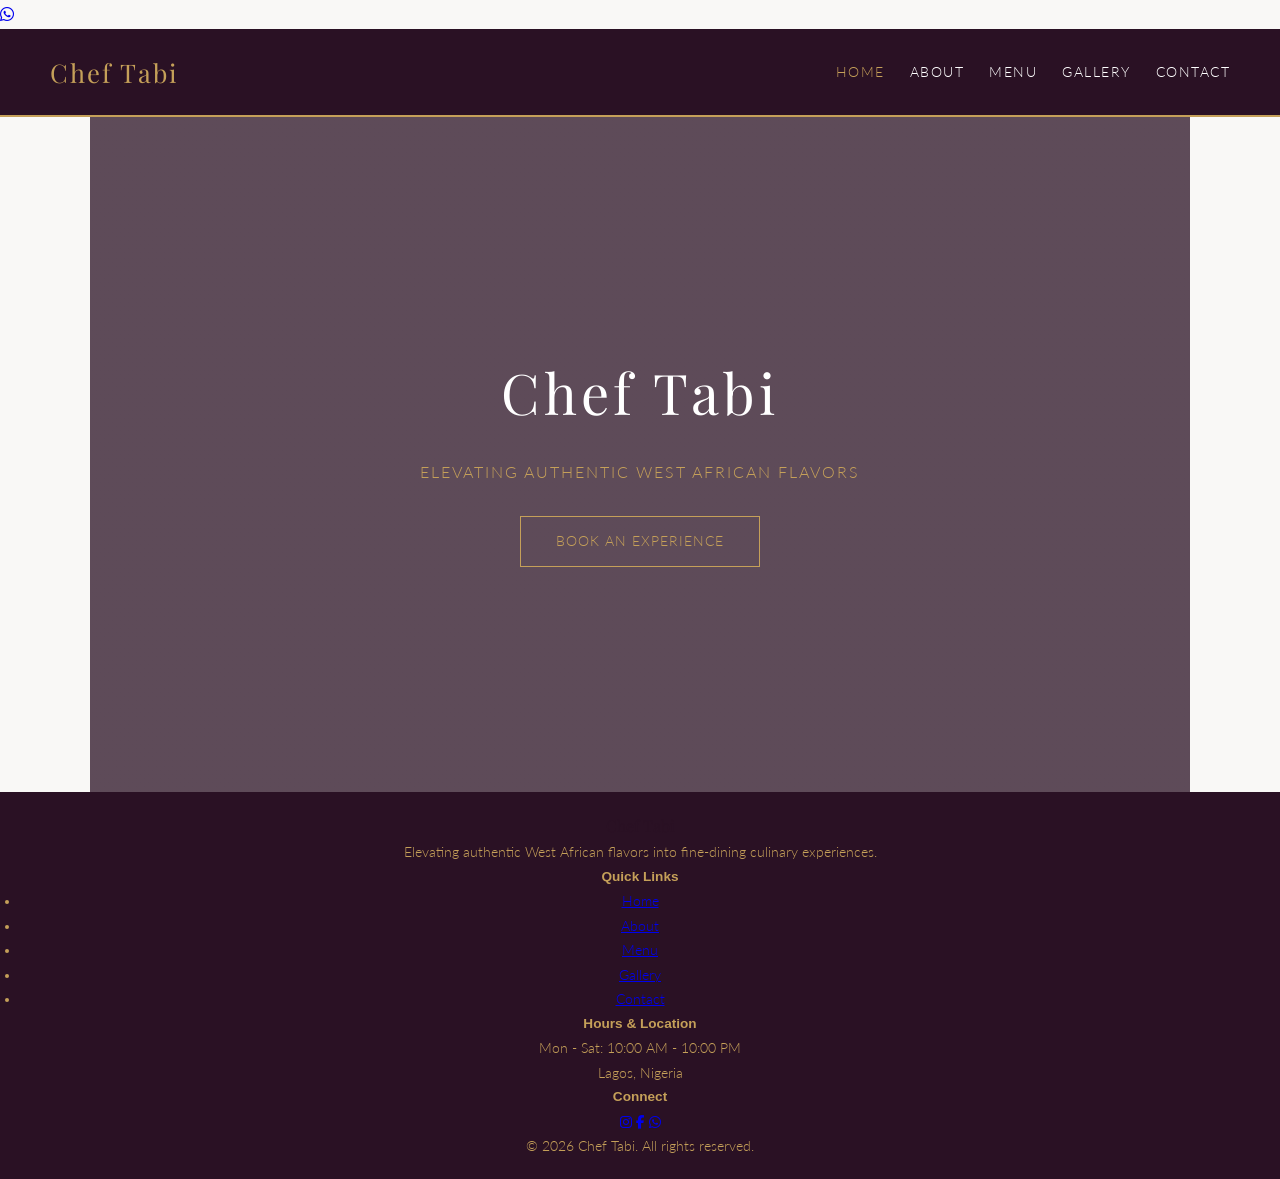
==== commit 85bb8b3e: "Add WhatsApp chat link to index.html Added a WhatsApp chat link for inquiries." ====
--- a/index.html
+++ b/index.html
@@ -8,6 +8,10 @@
     <link rel="stylesheet" href="https://cdnjs.cloudflare.com/ajax/libs/font-awesome/6.5.1/css/all.min.css">
     <link href="https://fonts.googleapis.com/css2?family=Lato:wght@300;400&family=Playfair+Display:wght@400;600&display=swap" rel="stylesheet">
 </head>
+    <a href="https://wa.me/2341234567890?text=Hello%20Chef%20Tabi,%20I%20would%20like%20to%20make%20an%20inquiry." class="floating-whatsapp" target="_blank" aria-label="Chat on WhatsApp">
+    <i class="fa-brands fa-whatsapp"></i>
+</a>
+
 <body>
     <header class="navbar">
         <a href="index.html" class="nav-brand">Chef Tabi</a>
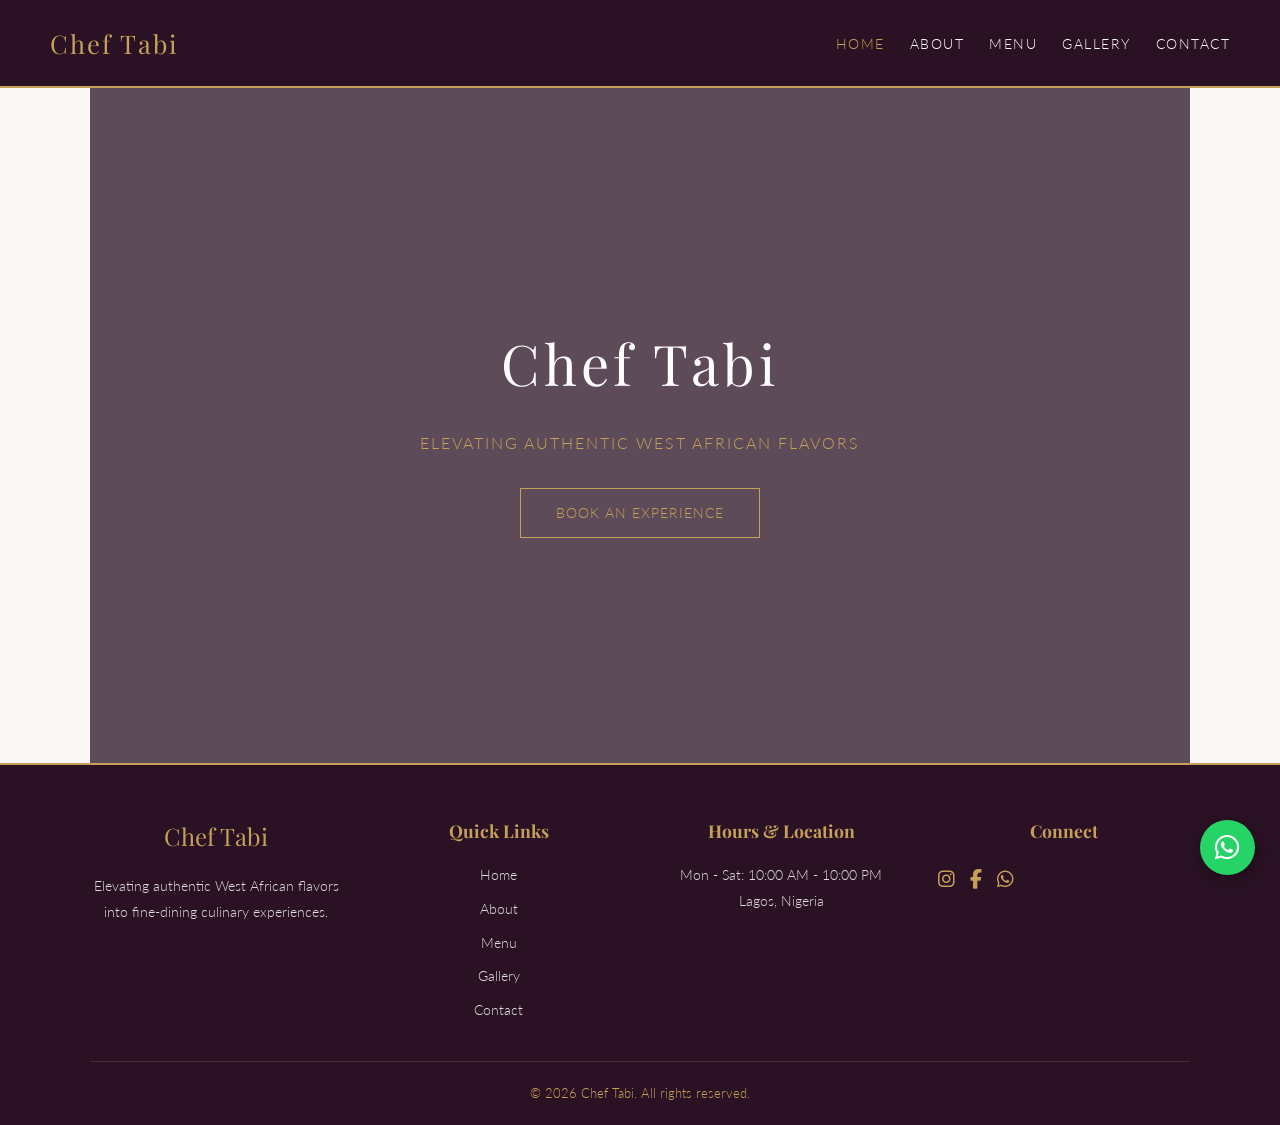
==== commit 1d1d7dd3: "Update WhatsApp contact link in index.html" ====
--- a/index.html
+++ b/index.html
@@ -1,6 +1,8 @@
 <!DOCTYPE html>
 <html lang="en">
 <head>
+    <link rel="icon" type="image/svg+xml" href="data:image/svg+xml,<svg xmlns='http://www.w3.org/2000/svg' viewBox='0 0 100 100'><text y='.9em' font-size='90'>🍳</text></svg>">
+
     <meta charset="UTF-8">
     <meta name="viewport" content="width=device-width, initial-scale=1.0">
     <title>Chef Tabi | Fine Dining & Nigerian Cuisine</title>
@@ -8,7 +10,7 @@
     <link rel="stylesheet" href="https://cdnjs.cloudflare.com/ajax/libs/font-awesome/6.5.1/css/all.min.css">
     <link href="https://fonts.googleapis.com/css2?family=Lato:wght@300;400&family=Playfair+Display:wght@400;600&display=swap" rel="stylesheet">
 </head>
-    <a href="https://wa.me/2341234567890?text=Hello%20Chef%20Tabi,%20I%20would%20like%20to%20make%20an%20inquiry." class="floating-whatsapp" target="_blank" aria-label="Chat on WhatsApp">
+    <a href="https://wa.me/2348069468347?text=Hello%20Chef%20Tabi,%20I%20would%20like%20to%20make%20an%20inquiry." class="floating-whatsapp" target="_blank" aria-label="Chat on WhatsApp">
     <i class="fa-brands fa-whatsapp"></i>
 </a>
 
--- a/style.css
+++ b/style.css
@@ -248,3 +248,110 @@
     .nav-links { flex-wrap: wrap; justify-content: center; gap: 15px; }
     .hero h1 { font-size: 2.5rem; }
 }
+/* Enhanced Footer Styling */
+footer {
+    background-color: var(--purple-dark);
+    color: #ffffff;
+    padding: 50px 20px 20px;
+    margin-top: auto;
+    border-top: 2px solid var(--gold);
+}
+
+.footer-container {
+    max-width: 1100px;
+    margin: 0 auto;
+    display: flex;
+    flex-wrap: wrap;
+    justify-content: space-between;
+    gap: 30px;
+    padding-bottom: 30px;
+    border-bottom: 1px solid rgba(197, 160, 89, 0.2);
+}
+
+.footer-col {
+    flex: 1 1 200px;
+}
+
+.footer-col h3 {
+    color: var(--gold);
+    font-size: 1.5rem;
+    margin-bottom: 15px;
+}
+
+.footer-col h4 {
+    color: var(--gold);
+    font-size: 1.1rem;
+    margin-bottom: 15px;
+    font-family: 'Playfair Display', serif;
+}
+
+.footer-col p {
+    font-size: 0.9rem;
+    color: #dddddd;
+}
+
+.footer-col ul {
+    list-style: none;
+}
+
+.footer-col ul li {
+    margin-bottom: 8px;
+}
+
+.footer-col ul li a {
+    color: #dddddd;
+    text-decoration: none;
+    font-size: 0.9rem;
+    transition: color 0.3s ease;
+}
+
+.footer-col ul li a:hover {
+    color: var(--gold);
+}
+
+.footer-socials {
+    display: flex;
+    gap: 15px;
+}
+
+.footer-socials a {
+    color: var(--gold);
+    font-size: 1.2rem;
+    transition: transform 0.3s ease;
+}
+
+.footer-socials a:hover {
+    transform: translateY(-3px);
+}
+
+.footer-bottom {
+    text-align: center;
+    padding-top: 20px;
+    font-size: 0.8rem;
+    color: var(--gold);
+}
+
+/* Floating WhatsApp Button */
+.floating-whatsapp {
+    position: fixed;
+    bottom: 25px;
+    right: 25px;
+    background-color: #25D366;
+    color: #ffffff;
+    width: 55px;
+    height: 55px;
+    border-radius: 50%;
+    display: flex;
+    align-items: center;
+    justify-content: center;
+    font-size: 28px;
+    box-shadow: 2px 5px 15px rgba(0,0,0,0.3);
+    z-index: 1000;
+    text-decoration: none;
+    transition: transform 0.3s ease, box-shadow 0.3s ease;
+}
+
+.floating-whatsapp:hover {
+    transform: scale(1.1);
+    box-shadow: 2px 8px 20px rgba(0,0,0,0.4);
+}
